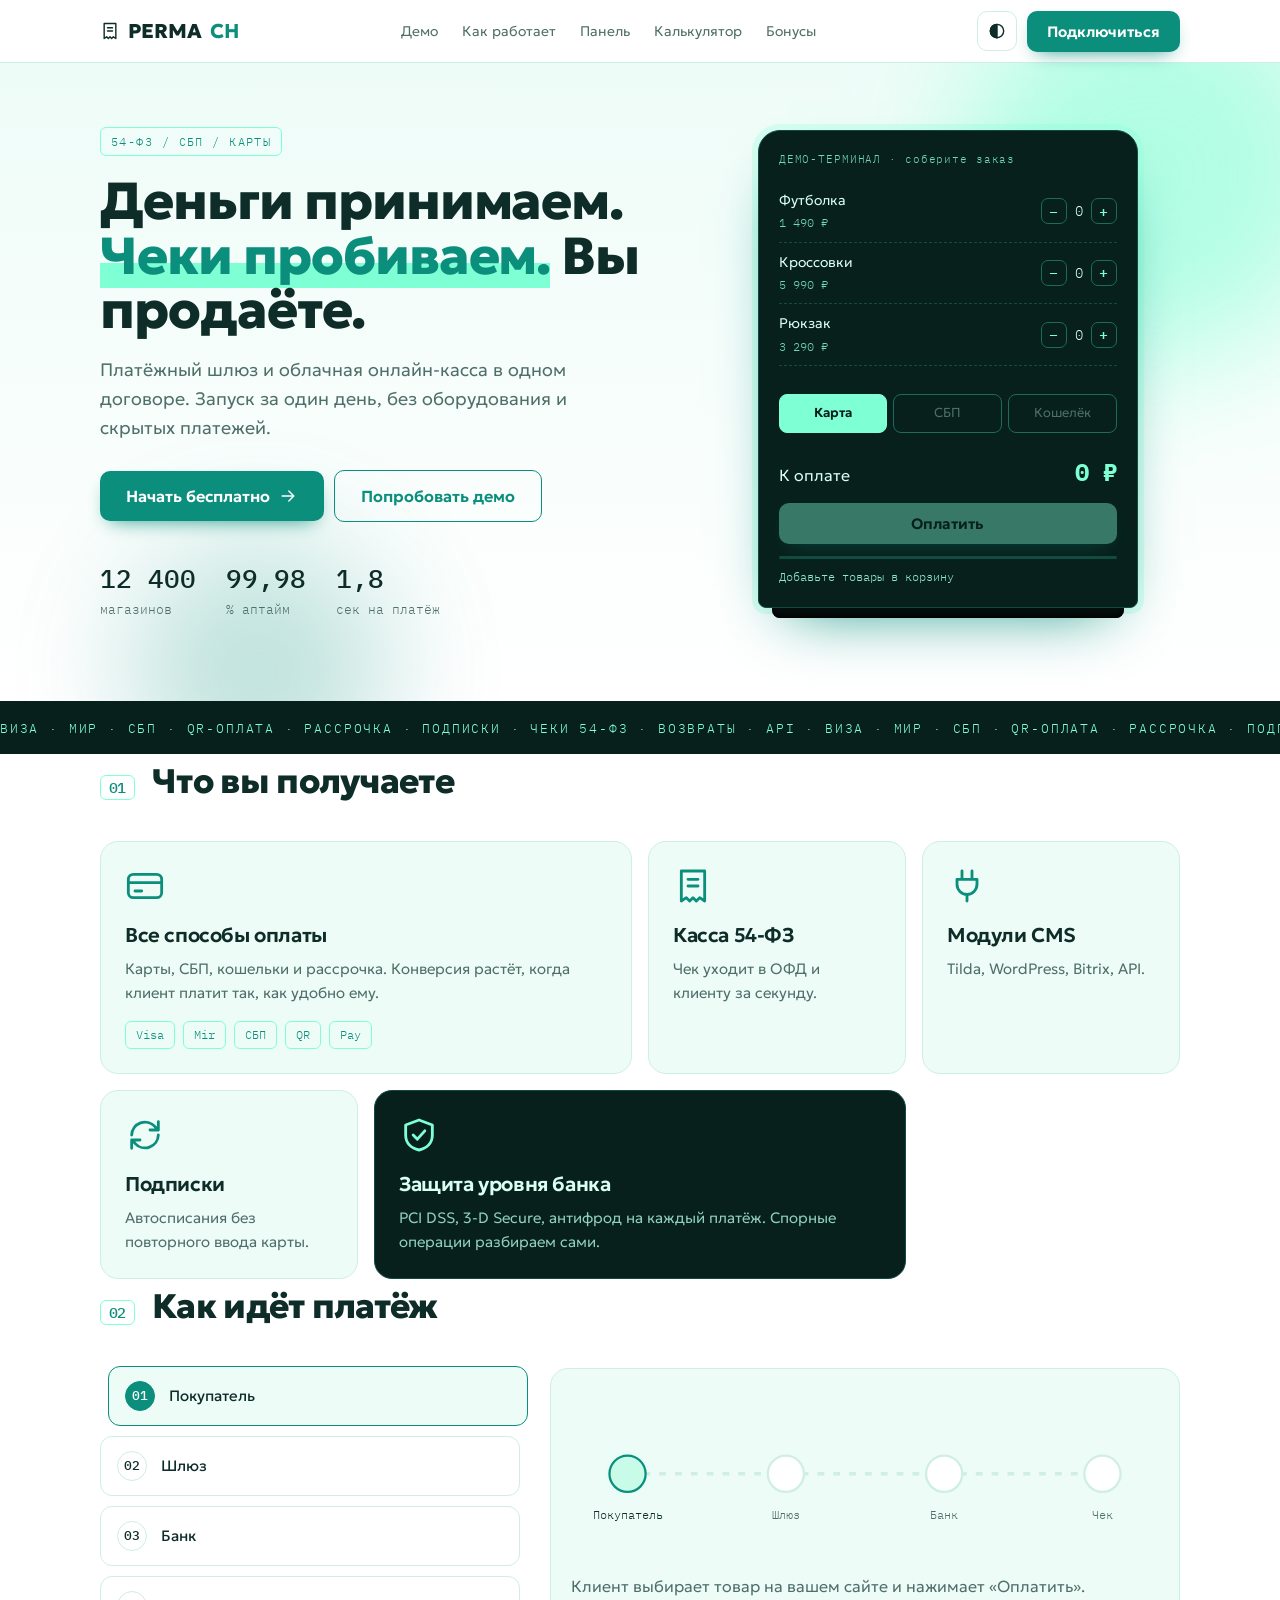
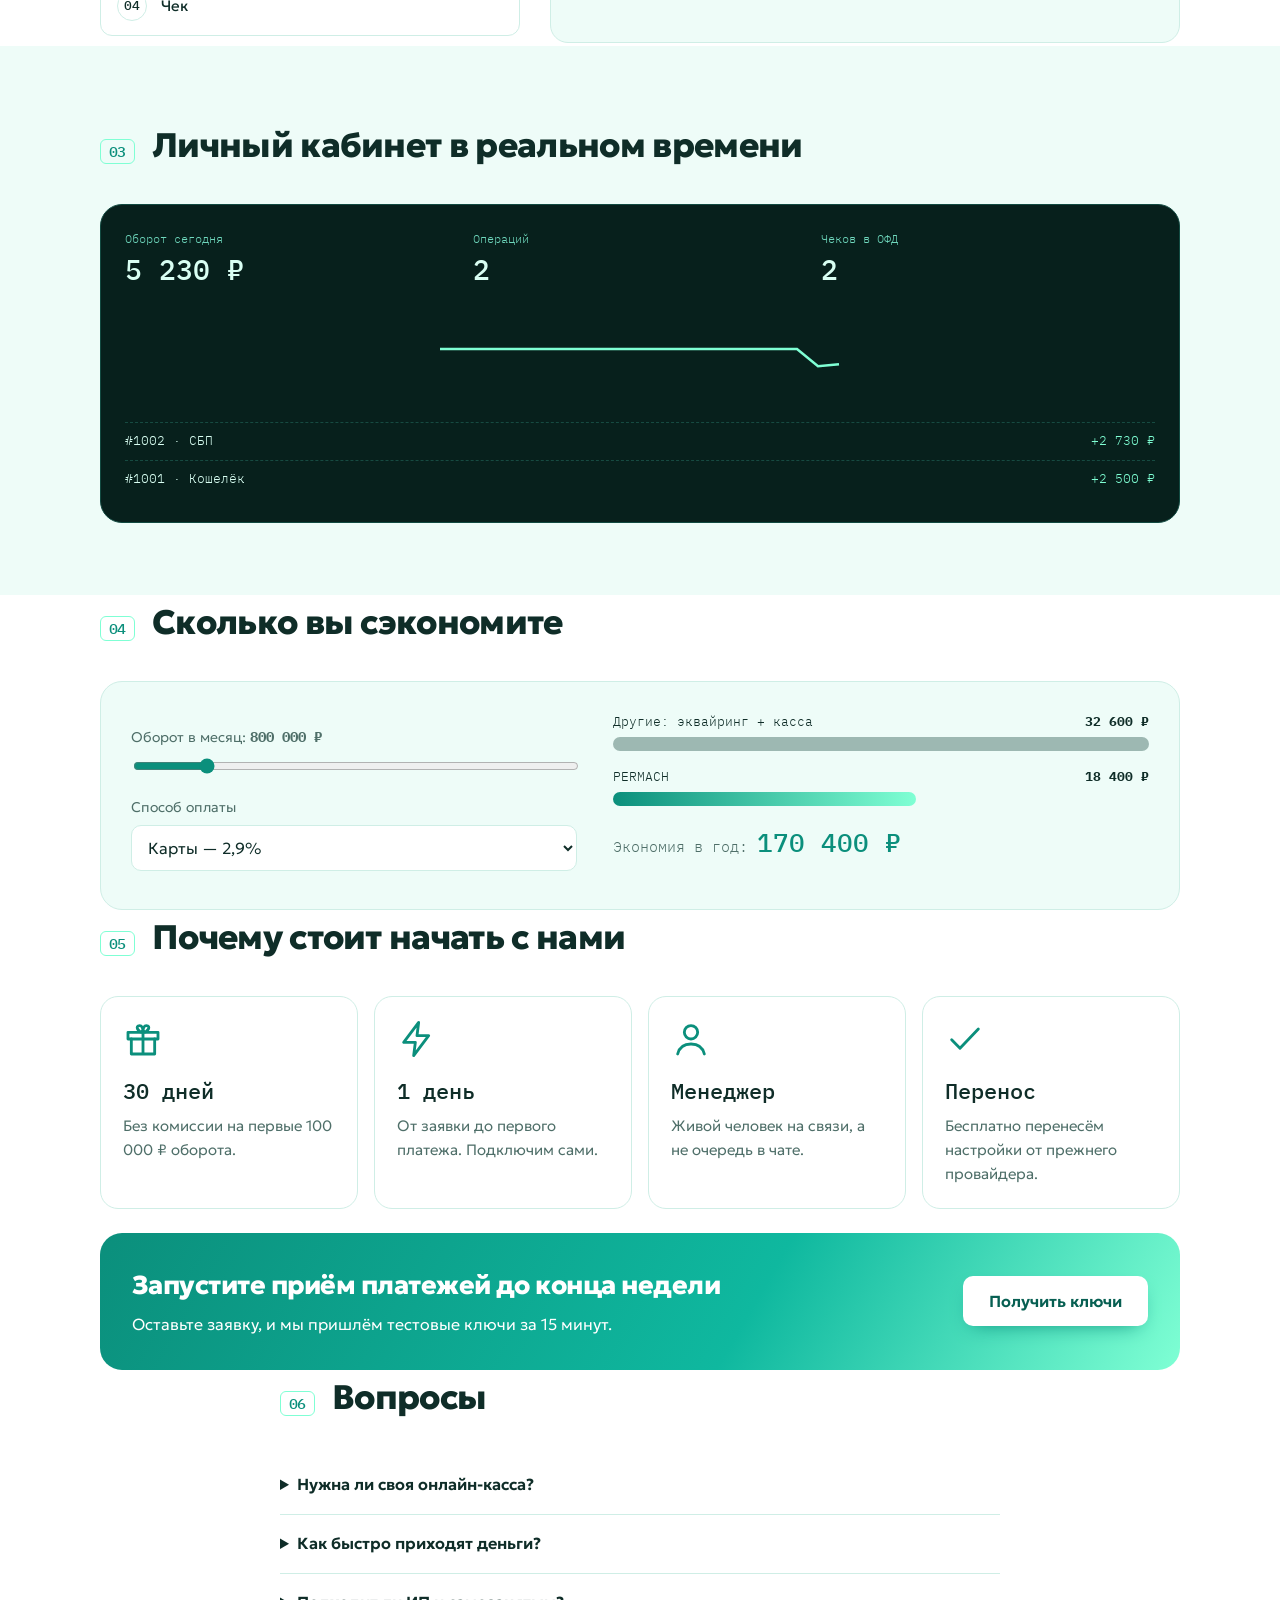
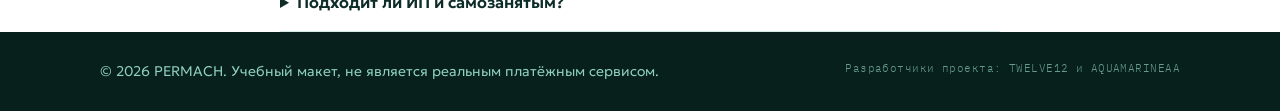
==== index.html @ 4a5078f7 "Added html, css and js files" ====
<!DOCTYPE html>
<html lang="ru">
<head>
	<meta charset="utf-8">
	<meta name="viewport" content="width=device-width, initial-scale=1, viewport-fit=cover">
	<title>PERMACH — онлайн-касса и приём платежей</title>
	<link rel="preconnect" href="https://fonts.googleapis.com">
	<link rel="preconnect" href="https://fonts.gstatic.com" crossorigin>
	<link href="https://fonts.googleapis.com/css2?family=Geologica:wght@300;400;600;800&family=IBM+Plex+Mono:wght@400;500&display=swap" rel="stylesheet">
	<link rel="stylesheet" href="style.css">
</head>
<body>
	<svg width="0" height="0" style="position:absolute" aria-hidden="true">
		<g fill="none" stroke="currentColor" stroke-width="1.7" stroke-linecap="round" stroke-linejoin="round">
			<symbol id="i-card" viewBox="0 0 24 24"><rect x="2" y="5" width="20" height="14" rx="3"/><path d="M2 10h20M6 15h4"/></symbol>
			<symbol id="i-receipt" viewBox="0 0 24 24"><path d="M5 3h14v18l-3-2-2 2-2-2-2 2-2-2-3 2z"/><path d="M9 8h6M9 12h6"/></symbol>
			<symbol id="i-plug" viewBox="0 0 24 24"><path d="M9 3v5M15 3v5M6 8h12v3a6 6 0 0 1-12 0zM12 17v4"/></symbol>
			<symbol id="i-chart" viewBox="0 0 24 24"><path d="M3 3v18h18"/><path d="M7 15l4-5 3 3 5-7"/></symbol>
			<symbol id="i-shield" viewBox="0 0 24 24"><path d="M12 3l8 3v6c0 5-3.5 8-8 9-4.5-1-8-4-8-9V6z"/><path d="M8.5 12l2.5 2.5 4.5-5"/></symbol>
			<symbol id="i-repeat" viewBox="0 0 24 24"><path d="M4 12a8 8 0 0 1 14-5l2 2M20 12a8 8 0 0 1-14 5l-2-2M20 4v5h-5M4 20v-5h5"/></symbol>
			<symbol id="i-check" viewBox="0 0 24 24"><path d="M4 12.5l5 5L20 6"/></symbol>
			<symbol id="i-arrow" viewBox="0 0 24 24"><path d="M5 12h14M13 6l6 6-6 6"/></symbol>
			<symbol id="i-bolt" viewBox="0 0 24 24"><path d="M13 2L4 14h7l-1 8 9-12h-7z"/></symbol>
			<symbol id="i-user" viewBox="0 0 24 24"><circle cx="12" cy="8" r="4"/><path d="M4 21c1-4 4-6 8-6s7 2 8 6"/></symbol>
			<symbol id="i-gift" viewBox="0 0 24 24"><rect x="3" y="8" width="18" height="4"/><path d="M5 12v9h14v-9M12 8v13M12 8c-3 0-5-4-2-4 2 0 2 4 2 4zM12 8c3 0 5-4 2-4-2 0-2 4-2 4z"/></symbol>
		</g>
	</svg>

	<header class="top">
		<div class="wrap nav">
			<a href="#" class="logo"><svg class="ic"><use href="#i-receipt"/></svg>PERMA<b>CH</b></a>
			<nav>
				<a href="#demo">Демо</a><a href="#how">Как работает</a><a href="#live">Панель</a><a href="#calc">Калькулятор</a><a href="#perks">Бонусы</a>
			</nav>
			<div class="row">
				<button class="sq" id="theme" aria-label="Тема"><svg class="ic" viewBox="0 0 24 24"><circle cx="12" cy="12" r="8" fill="none" stroke="currentColor" stroke-width="1.7"/><path d="M12 4a8 8 0 0 0 0 16z" fill="currentColor"/></svg></button>
				<button class="btn" data-open>Подключиться</button>
			</div>
		</div>
	</header>

	<main>
		<section class="hero">
			<i class="blob b1"></i><i class="blob b2"></i>
			<div class="wrap hgrid">
				<div class="rv">
					<span class="tag mono">54-ФЗ / СБП / КАРТЫ</span>
					<h1>Деньги принимаем. <em>Чеки пробиваем.</em> Вы продаёте.</h1>
					<p class="lead">Платёжный шлюз и облачная онлайн-касса в одном договоре. Запуск за один день, без оборудования и скрытых платежей.</p>
					<div class="row">
						<button class="btn big" data-open>Начать бесплатно <svg class="ic"><use href="#i-arrow"/></svg></button>
						<a class="btn ghost big" href="#demo">Попробовать демо</a>
					</div>
					<div class="stats mono">
						<div><b data-n="12400">0</b>магазинов</div>
						<div><b data-n="99.98" data-d="2">0</b>% аптайм</div>
						<div><b data-n="1.8" data-d="1">0</b>сек на платёж</div>
					</div>
				</div>

				<div class="term rv" id="demo">
					<div class="screen">
						<div class="mono cap">ДЕМО-ТЕРМИНАЛ · соберите заказ</div>
						<div id="items"></div>
						<div class="methods" id="methods">
							<label><input type="radio" name="m" value="Карта" checked><span>Карта</span></label>
							<label><input type="radio" name="m" value="СБП"><span>СБП</span></label>
							<label><input type="radio" name="m" value="Кошелёк"><span>Кошелёк</span></label>
						</div>
						<div class="tot"><span>К оплате</span><b id="total" class="mono">0 ₽</b></div>
						<button class="btn pay" id="pay">Оплатить</button>
						<div class="prog" id="prog"><i></i></div>
						<div class="mono status" id="status">Добавьте товары в корзину</div>
					</div>
					<div class="slot"></div>
					<div class="paper" id="paper"></div>
				</div>
			</div>
		</section>

		<div class="marq"><div class="mono" id="marq"></div></div>

		<section class="wrap" id="features">
			<h2 class="rv"><span class="num mono">01</span> Что вы получаете</h2>
			<div class="bento">
				<div class="bx wide tilt rv"><svg class="ic xl"><use href="#i-card"/></svg><h3>Все способы оплаты</h3><p>Карты, СБП, кошельки и рассрочка. Конверсия растёт, когда клиент платит так, как удобно ему.</p>
					<div class="chips mono"><span>Visa</span><span>Mir</span><span>СБП</span><span>QR</span><span>Pay</span></div></div>
				<div class="bx tilt rv"><svg class="ic xl"><use href="#i-receipt"/></svg><h3>Касса 54-ФЗ</h3><p>Чек уходит в ОФД и клиенту за секунду.</p></div>
				<div class="bx tilt rv"><svg class="ic xl"><use href="#i-plug"/></svg><h3>Модули CMS</h3><p>Tilda, WordPress, Bitrix, API.</p></div>
				<div class="bx tilt rv"><svg class="ic xl"><use href="#i-repeat"/></svg><h3>Подписки</h3><p>Автосписания без повторного ввода карты.</p></div>
				<div class="bx wide dark tilt rv"><svg class="ic xl"><use href="#i-shield"/></svg><h3>Защита уровня банка</h3><p>PCI DSS, 3-D Secure, антифрод на каждый платёж. Спорные операции разбираем сами.</p></div>
			</div>
		</section>

		<section class="wrap" id="how">
			<h2 class="rv"><span class="num mono">02</span> Как идёт платёж</h2>
			<div class="how rv">
				<div class="steps" id="steps"></div>
				<div class="flow">
					<svg viewBox="0 0 520 150" id="flow">
						<path id="route" d="M50 75H470" stroke="var(--bd)" stroke-width="3" stroke-dasharray="6 8" fill="none"/>
						<circle id="dot" r="7" fill="var(--acc)" cx="50" cy="75"/>
						<g class="nodes mono"></g>
					</svg>
					<p id="stepText"></p>
				</div>
			</div>
		</section>

		<section class="live" id="live">
			<div class="wrap">
				<h2 class="rv"><span class="num mono">03</span> Личный кабинет в реальном времени</h2>
				<div class="dash rv">
					<div class="kpi mono">
						<div><small>Оборот сегодня</small><b id="sum">0 ₽</b></div>
						<div><small>Операций</small><b id="cnt">0</b></div>
						<div><small>Чеков в ОФД</small><b id="ofd">0</b></div>
					</div>
					<svg viewBox="0 0 400 90" class="spark"><polyline id="line" fill="none" stroke="var(--acc)" stroke-width="2.5"/></svg>
					<ul class="feed mono" id="feed"></ul>
				</div>
			</div>
		</section>

		<section class="wrap" id="calc">
			<h2 class="rv"><span class="num mono">04</span> Сколько вы сэкономите</h2>
			<div class="calc rv">
				<div>
					<label>Оборот в месяц: <b id="turnV" class="mono"></b></label>
					<input type="range" id="turn" min="50000" max="5000000" step="50000" value="800000">
					<label>Способ оплаты</label>
					<select id="method"><option value="2.9">Карты — 2,9%</option><option value="0.7">СБП — 0,7%</option><option value="3.5">Кошельки — 3,5%</option></select>
				</div>
				<div class="bars mono">
					<div class="bar"><span>Другие: эквайринг + касса</span><i id="b1"></i><b id="v1"></b></div>
					<div class="bar me"><span>PERMACH</span><i id="b2"></i><b id="v2"></b></div>
					<p class="save">Экономия в год: <b id="sv"></b></p>
				</div>
			</div>
		</section>

		<section class="wrap" id="perks">
			<h2 class="rv"><span class="num mono">05</span> Почему стоит начать с нами</h2>
			<div class="perks">
				<div class="pk rv"><svg class="ic xl"><use href="#i-gift"/></svg><b class="mono">30 дней</b><p>Без комиссии на первые 100 000 ₽ оборота.</p></div>
				<div class="pk rv"><svg class="ic xl"><use href="#i-bolt"/></svg><b class="mono">1 день</b><p>От заявки до первого платежа. Подключим сами.</p></div>
				<div class="pk rv"><svg class="ic xl"><use href="#i-user"/></svg><b class="mono">Менеджер</b><p>Живой человек на связи, а не очередь в чате.</p></div>
				<div class="pk rv"><svg class="ic xl"><use href="#i-check"/></svg><b class="mono">Перенос</b><p>Бесплатно перенесём настройки от прежнего провайдера.</p></div>
			</div>
			<div class="cta rv">
				<div><h3>Запустите приём платежей до конца недели</h3><p>Оставьте заявку, и мы пришлём тестовые ключи за 15 минут.</p></div>
				<button class="btn big" data-open>Получить ключи</button>
			</div>
		</section>

		<section class="wrap narrow" id="faq">
			<h2 class="rv"><span class="num mono">06</span> Вопросы</h2>
			<details><summary>Нужна ли своя онлайн-касса?</summary><p>Нет, облачная касса входит в сервис.</p></details>
			<details><summary>Как быстро приходят деньги?</summary><p>На следующий рабочий день после платежа.</p></details>
			<details><summary>Подходит ли ИП и самозанятым?</summary><p>Да, чеки формируются под ваш режим налогообложения.</p></details>
		</section>
	</main>

	<footer>
		<div class="wrap">
			<span>© 2026 PERMACH. Учебный макет, не является реальным платёжным сервисом.</span>
			<small class="mono">Разработчики проекта: TWELVE12 и AQUAMARINEAA</small>
		</div>
	</footer>

	<div class="modal" id="modal">
		<div class="mbox">
			<h3>Заявка на подключение</h3>
			<div id="form">
				<label>Название магазина</label><input id="shop" placeholder="Мой магазин">
				<label>Email</label><input id="email" type="email" placeholder="you@example.com">
				<div id="err"></div>
				<div class="row"><button class="btn" id="send">Отправить</button><button class="btn ghost" id="close">Отмена</button></div>
			</div>
			<div id="done" hidden><p>Заявка принята. Ключи придут на <b id="em2"></b>.</p><button class="btn" id="close2">Закрыть</button></div>
		</div>
	</div>
	<script src="script.js"></script>
</body>
</html>
---- style.css ----
:root{box-sizing:border-box;padding-top:env(safe-area-inset-top,0px);padding-bottom:env(safe-area-inset-bottom,0px);
	--bg:#fff;--bg2:#eefcf8;--tx:#0f2d28;--mut:#4f6f69;--pr:#0b8f7c;--prt:#fff;--bd:#cfeee6;--acc:#7fffd4;--acc2:#c9fbe9;--ink:#07201c;
	--f:"Geologica",system-ui,"Segoe UI",sans-serif;--m:"IBM Plex Mono",ui-monospace,Consolas,monospace}
:root[data-theme="dark"]{--bg:#0a1a18;--bg2:#102724;--tx:#e3f8f3;--mut:#93b8b0;--pr:#5eead4;--prt:#04211d;--bd:#1f3d38;--acc:#2dd4bf;--acc2:#12403a;--ink:#061312}
*{box-sizing:border-box}
html{scroll-behavior:smooth;scroll-padding-top:72px;height:100%}
body{margin:0;background:var(--bg);color:var(--tx);font:300 16px/1.6 var(--f)}
a{color:inherit;text-decoration:none}
.mono{font-family:var(--m)}
.wrap{max-width:1120px;margin:0 auto;padding:0 20px}
.row{display:flex;gap:10px;align-items:center;flex-wrap:wrap}
.ic{width:20px;height:20px;fill:none;stroke:currentColor;stroke-width:1.7;stroke-linecap:round;stroke-linejoin:round;vertical-align:-4px}
.ic.xl{width:40px;height:40px;color:var(--pr);margin-bottom:10px}
section{padding:72px 0}
h1,h2,h3{font-family:var(--f);letter-spacing:-.02em;margin:0}
h2{font-size:34px;font-weight:800;margin-bottom:32px}
.num{color:var(--pr);font-size:15px;font-weight:500;margin-right:10px;border:1px solid var(--acc);padding:2px 8px;border-radius:6px}
.top{position:sticky;top:env(safe-area-inset-top,0px);z-index:8;background:color-mix(in srgb,var(--bg) 88%,transparent);backdrop-filter:blur(10px);border-bottom:1px solid var(--bd)}
.nav{display:flex;align-items:center;justify-content:space-between;height:62px;gap:12px}
.logo{font-weight:800;font-size:20px;display:flex;align-items:center;gap:8px}.logo b{color:var(--pr)}
nav a{margin:0 12px;color:var(--mut);font-size:14px;position:relative}
nav a::after{content:"";position:absolute;left:0;right:0;bottom:-6px;height:2px;background:var(--acc);transform:scaleX(0);transition:.25s}
nav a:hover::after{transform:scaleX(1)}
.btn{border:0;cursor:pointer;background:var(--pr);color:var(--prt);font:600 15px var(--f);padding:11px 20px;border-radius:10px;display:inline-flex;gap:8px;align-items:center;transition:transform .15s,box-shadow .2s;box-shadow:0 8px 20px -10px var(--pr)}
.btn:hover{transform:translateY(-2px)}
.btn.ghost{background:none;color:var(--pr);border:1.5px solid var(--pr);box-shadow:none}
.btn.big{padding:15px 26px;font-size:16px}
.sq{width:40px;height:40px;border-radius:10px;border:1px solid var(--bd);background:none;color:var(--tx);cursor:pointer}
/* hero */
.hero{position:relative;overflow:hidden;padding:64px 0 80px;background:linear-gradient(180deg,var(--bg2),var(--bg))}
.blob{position:absolute;border-radius:50%;filter:blur(60px);opacity:.55;animation:float 12s ease-in-out infinite}
.b1{width:380px;height:380px;background:var(--acc);top:-80px;right:-60px}
.b2{width:260px;height:260px;background:var(--pr);bottom:-100px;left:10%;opacity:.25;animation-delay:-5s}
@keyframes float{50%{transform:translate(-30px,30px) scale(1.1)}}
.hgrid{position:relative;display:grid;grid-template-columns:1.1fr .9fr;gap:48px;align-items:center}
.tag{display:inline-block;font-size:12px;letter-spacing:.12em;color:var(--pr);border:1px solid var(--acc);padding:4px 10px;border-radius:6px;margin-bottom:18px}
h1{font-size:52px;line-height:1.05;font-weight:800;margin-bottom:18px}
h1 em{font-style:normal;color:var(--pr);background:linear-gradient(transparent 62%,var(--acc) 62%)}
.lead{font-size:18px;color:var(--mut);max-width:520px;margin:0 0 28px}
.stats{display:flex;gap:30px;margin-top:36px;font-size:13px;color:var(--mut);flex-wrap:wrap}
.stats b{display:block;font-size:26px;color:var(--tx);font-weight:500}
/* terminal */
.term{position:relative;max-width:380px;margin:0 auto;width:100%}
.screen{background:var(--ink);color:#d9fff3;border-radius:22px 22px 8px 8px;padding:20px;border:1px solid #124a41;box-shadow:0 30px 60px -30px #0b8f7c,0 0 0 6px color-mix(in srgb,var(--acc) 25%,transparent)}
.cap{font-size:11px;color:#6fd8bd;letter-spacing:.08em;margin-bottom:12px}
.it{display:flex;align-items:center;justify-content:space-between;padding:8px 0;border-bottom:1px dashed #164a41;font-size:14px}
.it .q{display:flex;align-items:center;gap:8px;font-family:var(--m)}
.it button{width:26px;height:26px;border-radius:7px;border:1px solid #1d6b5d;background:none;color:var(--acc);cursor:pointer;font:500 15px var(--m)}
.it button:hover{background:var(--acc);color:var(--ink)}
.methods{display:flex;gap:6px;margin:14px 0}
.methods label{flex:1}.methods input{display:none}
.methods span{display:block;text-align:center;padding:8px 0;border-radius:8px;border:1px solid #1d6b5d;font-size:13px;cursor:pointer;transition:.2s}
.methods input:checked+span{background:var(--acc);color:var(--ink);border-color:var(--acc);font-weight:600}
.tot{display:flex;justify-content:space-between;align-items:baseline;margin-bottom:12px}.tot b{font-size:24px;color:var(--acc)}
.pay{width:100%;justify-content:center;background:var(--acc);color:var(--ink)}
.pay:disabled{opacity:.4;cursor:not-allowed;transform:none}
.prog{height:3px;background:#124a41;border-radius:2px;margin-top:12px;overflow:hidden}.prog i{display:block;height:100%;width:0;background:var(--acc);transition:width .6s}
.status{font-size:12px;color:#8fe9d0;margin-top:8px;min-height:18px}
.slot{height:10px;background:#04100e;border-radius:0 0 8px 8px;margin:0 14px;box-shadow:inset 0 -3px 6px #000}
.paper{margin:0 28px;background:#fff;color:#111;font:400 12px/1.5 var(--m);padding:0 14px;max-height:0;overflow:hidden;opacity:0;transition:max-height 1.2s ease,opacity .4s,padding .6s;clip-path:polygon(0 0,100% 0,100% calc(100% - 6px),95% 100%,90% calc(100% - 6px),85% 100%,80% calc(100% - 6px),75% 100%,70% calc(100% - 6px),65% 100%,60% calc(100% - 6px),55% 100%,50% calc(100% - 6px),45% 100%,40% calc(100% - 6px),35% 100%,30% calc(100% - 6px),25% 100%,20% calc(100% - 6px),15% 100%,10% calc(100% - 6px),5% 100%,0 calc(100% - 6px))}
.paper.out{max-height:340px;opacity:1;padding:14px 14px 20px}
.paper div{display:flex;justify-content:space-between}.paper hr{border:0;border-top:1px dashed #999;margin:6px 0}
/* marquee */
.marq{background:var(--ink);color:var(--acc);overflow:hidden;white-space:nowrap;padding:14px 0}
.marq div{display:inline-block;animation:mq 30s linear infinite;letter-spacing:.14em;font-size:13px}
.marq:hover div{animation-play-state:paused}
@keyframes mq{to{transform:translateX(-50%)}}
/* bento */
.bento{display:grid;grid-template-columns:repeat(4,1fr);gap:16px}
.bx{background:var(--bg2);border:1px solid var(--bd);border-radius:18px;padding:24px;transition:transform .2s,border-color .2s;transform-style:preserve-3d}
.bx.wide{grid-column:span 2}
.bx:hover{border-color:var(--acc)}
.bx h3{font-size:20px;margin-bottom:6px;font-weight:600}.bx p{margin:0;color:var(--mut);font-size:15px}
.bx.dark{background:var(--ink);border-color:#124a41;color:#d9fff3}.bx.dark p{color:#8fcfbf}.bx.dark .ic.xl{color:var(--acc)}
.chips{display:flex;gap:8px;margin-top:16px;flex-wrap:wrap}.chips span{border:1px solid var(--acc);color:var(--pr);padding:3px 10px;border-radius:6px;font-size:12px}
/* how */
.how{display:grid;grid-template-columns:.8fr 1.2fr;gap:30px;align-items:center}
.st{display:flex;gap:14px;align-items:center;width:100%;padding:14px 16px;border:1px solid var(--bd);border-radius:12px;background:none;color:var(--tx);cursor:pointer;margin-bottom:10px;font:400 15px var(--f);text-align:left;transition:.25s}
.st i{font:500 13px var(--m);font-style:normal;width:30px;height:30px;border-radius:50%;display:grid;place-items:center;border:1px solid var(--bd);flex:none}
.st.on{background:var(--bg2);border-color:var(--pr);transform:translateX(8px)}.st.on i{background:var(--pr);color:var(--prt);border-color:var(--pr)}
.flow{background:var(--bg2);border:1px solid var(--bd);border-radius:18px;padding:20px}
#dot{filter:drop-shadow(0 0 8px var(--acc));transition:cx .9s cubic-bezier(.6,0,.3,1)}
.nodes text{font-size:11px;fill:var(--mut);text-anchor:middle}
.nodes circle{fill:var(--bg);stroke:var(--bd);stroke-width:2;transition:.3s}.nodes .on circle{stroke:var(--pr);fill:var(--acc2)}.nodes .on text{fill:var(--tx)}
#stepText{margin:8px 0 0;color:var(--mut);min-height:48px}
/* live */
.live{background:var(--bg2)}
.dash{background:var(--ink);border-radius:22px;padding:24px;color:#d9fff3;border:1px solid #124a41}
.kpi{display:grid;grid-template-columns:repeat(3,1fr);gap:14px}.kpi small{display:block;color:#6fd8bd;font-size:12px}.kpi b{font-size:28px;font-weight:500}
.spark{width:100%;height:90px;margin:16px 0}
.feed{list-style:none;margin:0;padding:0;font-size:13px}
.feed li{display:flex;justify-content:space-between;padding:8px 0;border-top:1px dashed #164a41;animation:in .5s}
.feed li span:last-child{color:var(--acc)}
@keyframes in{from{opacity:0;transform:translateY(-10px)}}
/* calc */
.calc{display:grid;grid-template-columns:1fr 1.2fr;gap:36px;background:var(--bg2);border:1px solid var(--bd);border-radius:22px;padding:30px}
label{display:block;font-size:14px;color:var(--mut);margin:14px 0 6px}
input,select{width:100%;padding:11px 12px;border-radius:10px;border:1px solid var(--bd);background:var(--bg);color:var(--tx);font:300 16px var(--f)}
input:focus,select:focus{outline:2px solid var(--acc);border-color:var(--pr)}
input[type=range]{padding:0;accent-color:var(--pr)}
.bar{display:grid;grid-template-columns:1fr auto;gap:4px 12px;margin-bottom:16px;font-size:13px}
.bar i{grid-column:1/-1;display:block;height:14px;border-radius:7px;background:#9db8b2;width:0;transition:width .8s cubic-bezier(.3,.8,.3,1);order:3}
.bar.me i{background:linear-gradient(90deg,var(--pr),var(--acc))}
.save{font-size:15px;color:var(--mut)}.save b{font-size:26px;color:var(--pr);font-weight:500}
/* perks */
.perks{display:grid;grid-template-columns:repeat(4,1fr);gap:16px}
.pk{border:1px solid var(--bd);border-radius:18px;padding:22px;transition:.25s}
.pk:hover{background:var(--bg2);transform:translateY(-4px)}
.pk b{display:block;font-size:22px;font-weight:500}.pk p{margin:6px 0 0;color:var(--mut);font-size:15px}
.cta{margin-top:24px;display:flex;justify-content:space-between;align-items:center;gap:20px;flex-wrap:wrap;padding:32px;border-radius:22px;background:linear-gradient(120deg,var(--pr),#0fb89f 60%,var(--acc));color:#fff}
.cta h3{font-size:26px;font-weight:800}.cta p{margin:6px 0 0}
.cta .btn{background:#fff;color:#075f52}
.narrow{max-width:760px}
details{border-bottom:1px solid var(--bd);padding:16px 0}
summary{cursor:pointer;font-weight:600}summary:hover{color:var(--pr)}
details p{color:var(--mut);margin:8px 0 0}
footer{background:var(--ink);color:#8fcfbf;padding:28px 0;font-size:14px}
footer .wrap{display:flex;justify-content:space-between;gap:12px;flex-wrap:wrap}
footer small{font-size:11px;opacity:.7;letter-spacing:.04em}
/* modal */
.modal{position:fixed;inset:0;background:rgba(0,0,0,.55);display:none;place-items:center;z-index:20;padding:16px}.modal.on{display:grid}
.mbox{background:var(--bg);border-radius:18px;padding:26px;max-width:400px;width:100%;animation:in .3s}
#err{color:#d33;font-size:14px;margin:8px 0;min-height:20px}
/* reveal */
.rv{opacity:0;transform:translateY(24px);transition:opacity .7s,transform .7s}.rv.in{opacity:1;transform:none}
@media(max-width:860px){.hgrid,.how,.calc{grid-template-columns:1fr}.bento,.perks{grid-template-columns:1fr 1fr}.bx.wide{grid-column:span 2}h1{font-size:36px}nav{display:none}.kpi b{font-size:20px}}
@media(prefers-reduced-motion:reduce){*{animation:none!important;transition:none!important}}
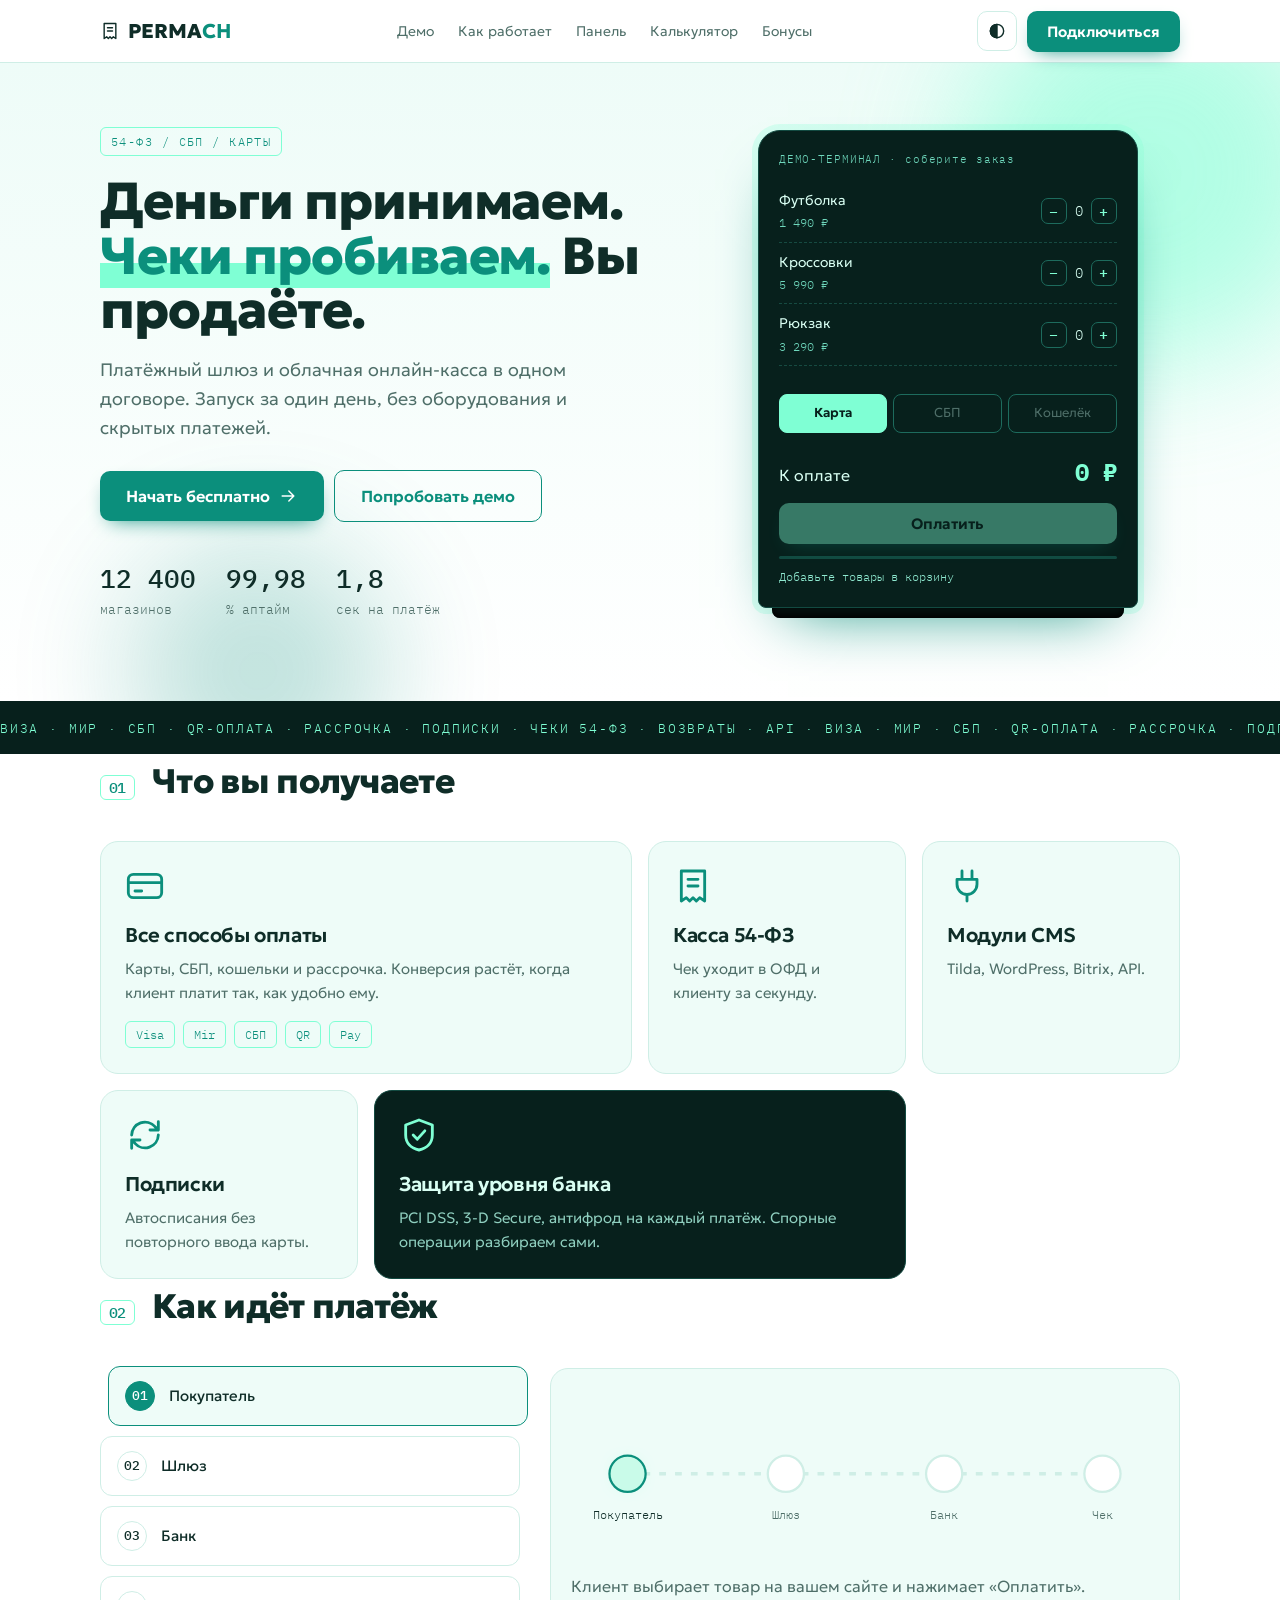
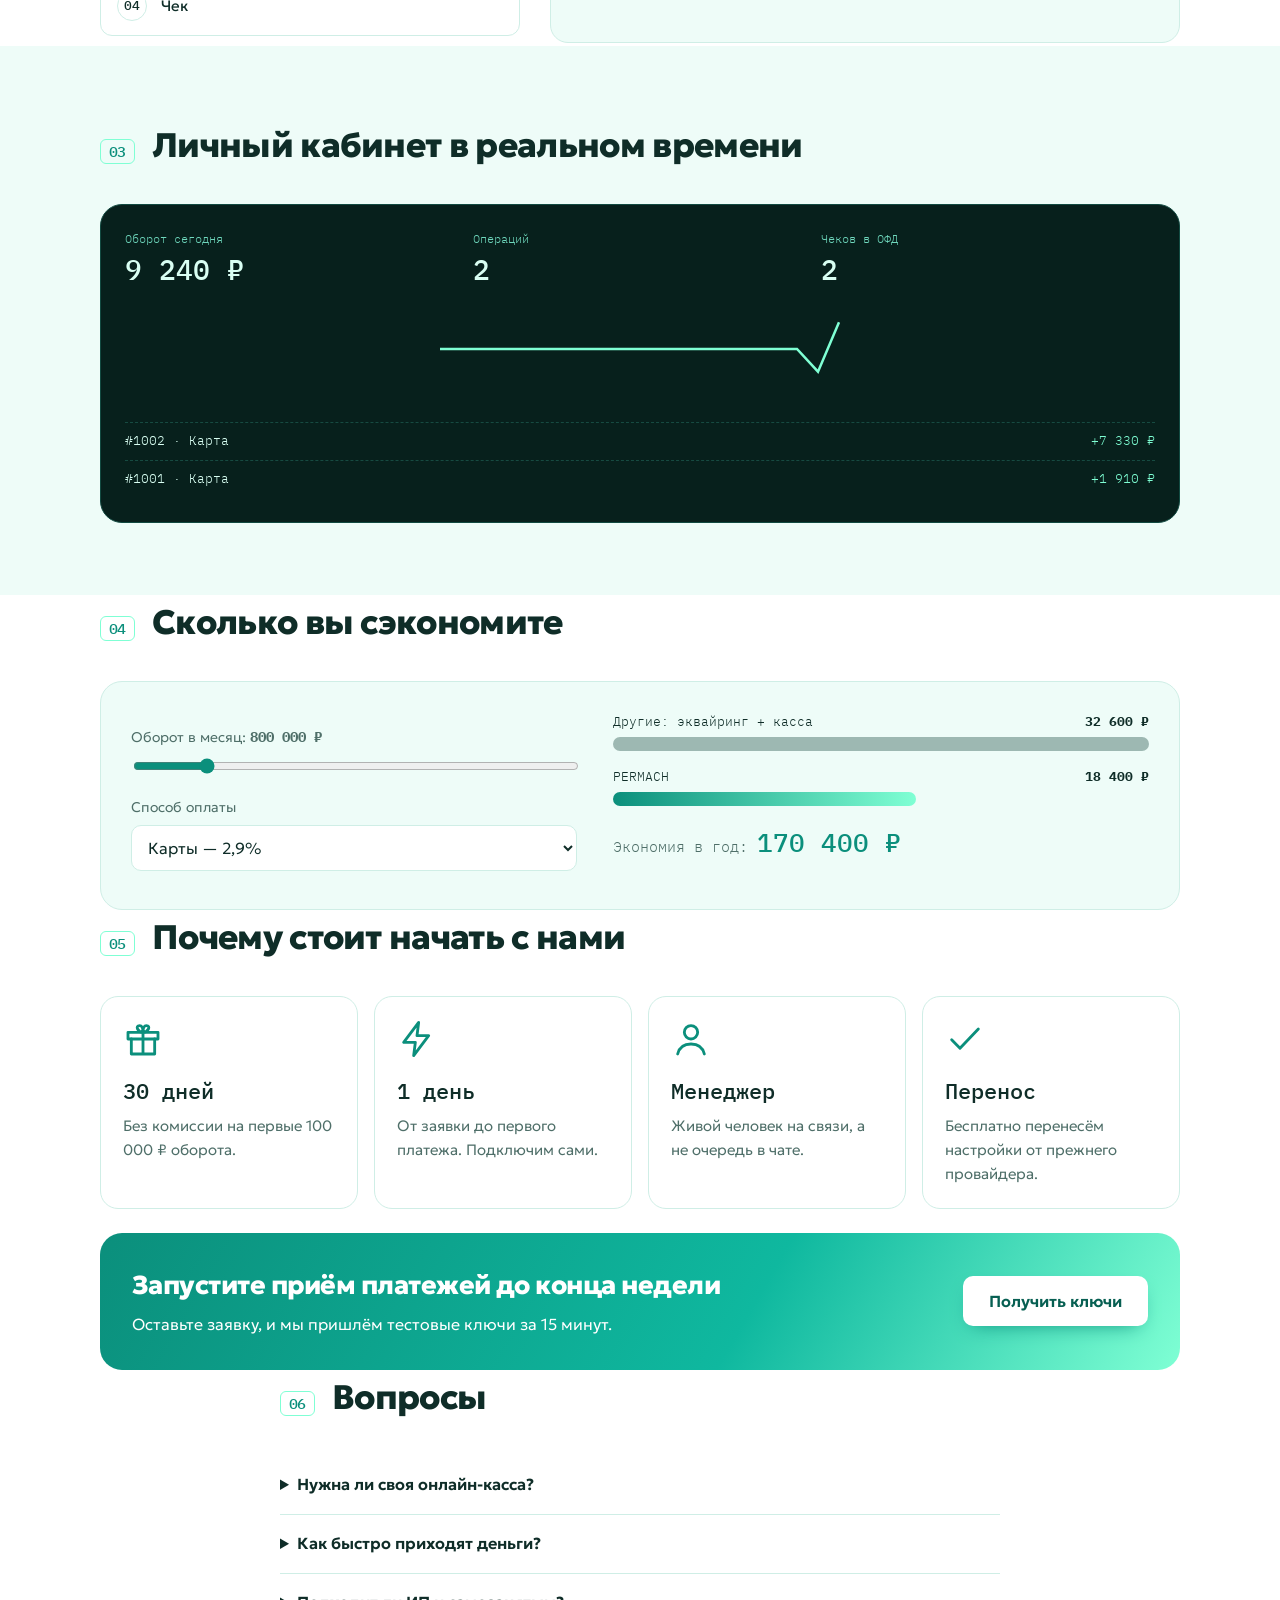
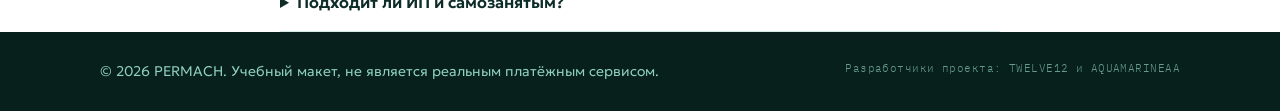
==== commit 4b9f041c: "bug fixing" ====
--- a/index.html
+++ b/index.html
@@ -28,7 +28,7 @@
 
 	<header class="top">
 		<div class="wrap nav">
-			<a href="#" class="logo"><svg class="ic"><use href="#i-receipt"/></svg>PERMA<b>CH</b></a>
+			<a href="#" class="logo"><svg class="ic"><use href="#i-receipt"/></svg><span>PERMA<b>CH</b></span></a>
 			<nav>
 				<a href="#demo">Демо</a><a href="#how">Как работает</a><a href="#live">Панель</a><a href="#calc">Калькулятор</a><a href="#perks">Бонусы</a>
 			</nav>
--- a/style.css
+++ b/style.css
@@ -36,6 +36,7 @@
 .tag{display:inline-block;font-size:12px;letter-spacing:.12em;color:var(--pr);border:1px solid var(--acc);padding:4px 10px;border-radius:6px;margin-bottom:18px}
 h1{font-size:52px;line-height:1.05;font-weight:800;margin-bottom:18px}
 h1 em{font-style:normal;color:var(--pr);background:linear-gradient(transparent 62%,var(--acc) 62%)}
+:root[data-theme="dark"] h1 em{background:none}
 .lead{font-size:18px;color:var(--mut);max-width:520px;margin:0 0 28px}
 .stats{display:flex;gap:30px;margin-top:36px;font-size:13px;color:var(--mut);flex-wrap:wrap}
 .stats b{display:block;font-size:26px;color:var(--tx);font-weight:500}
